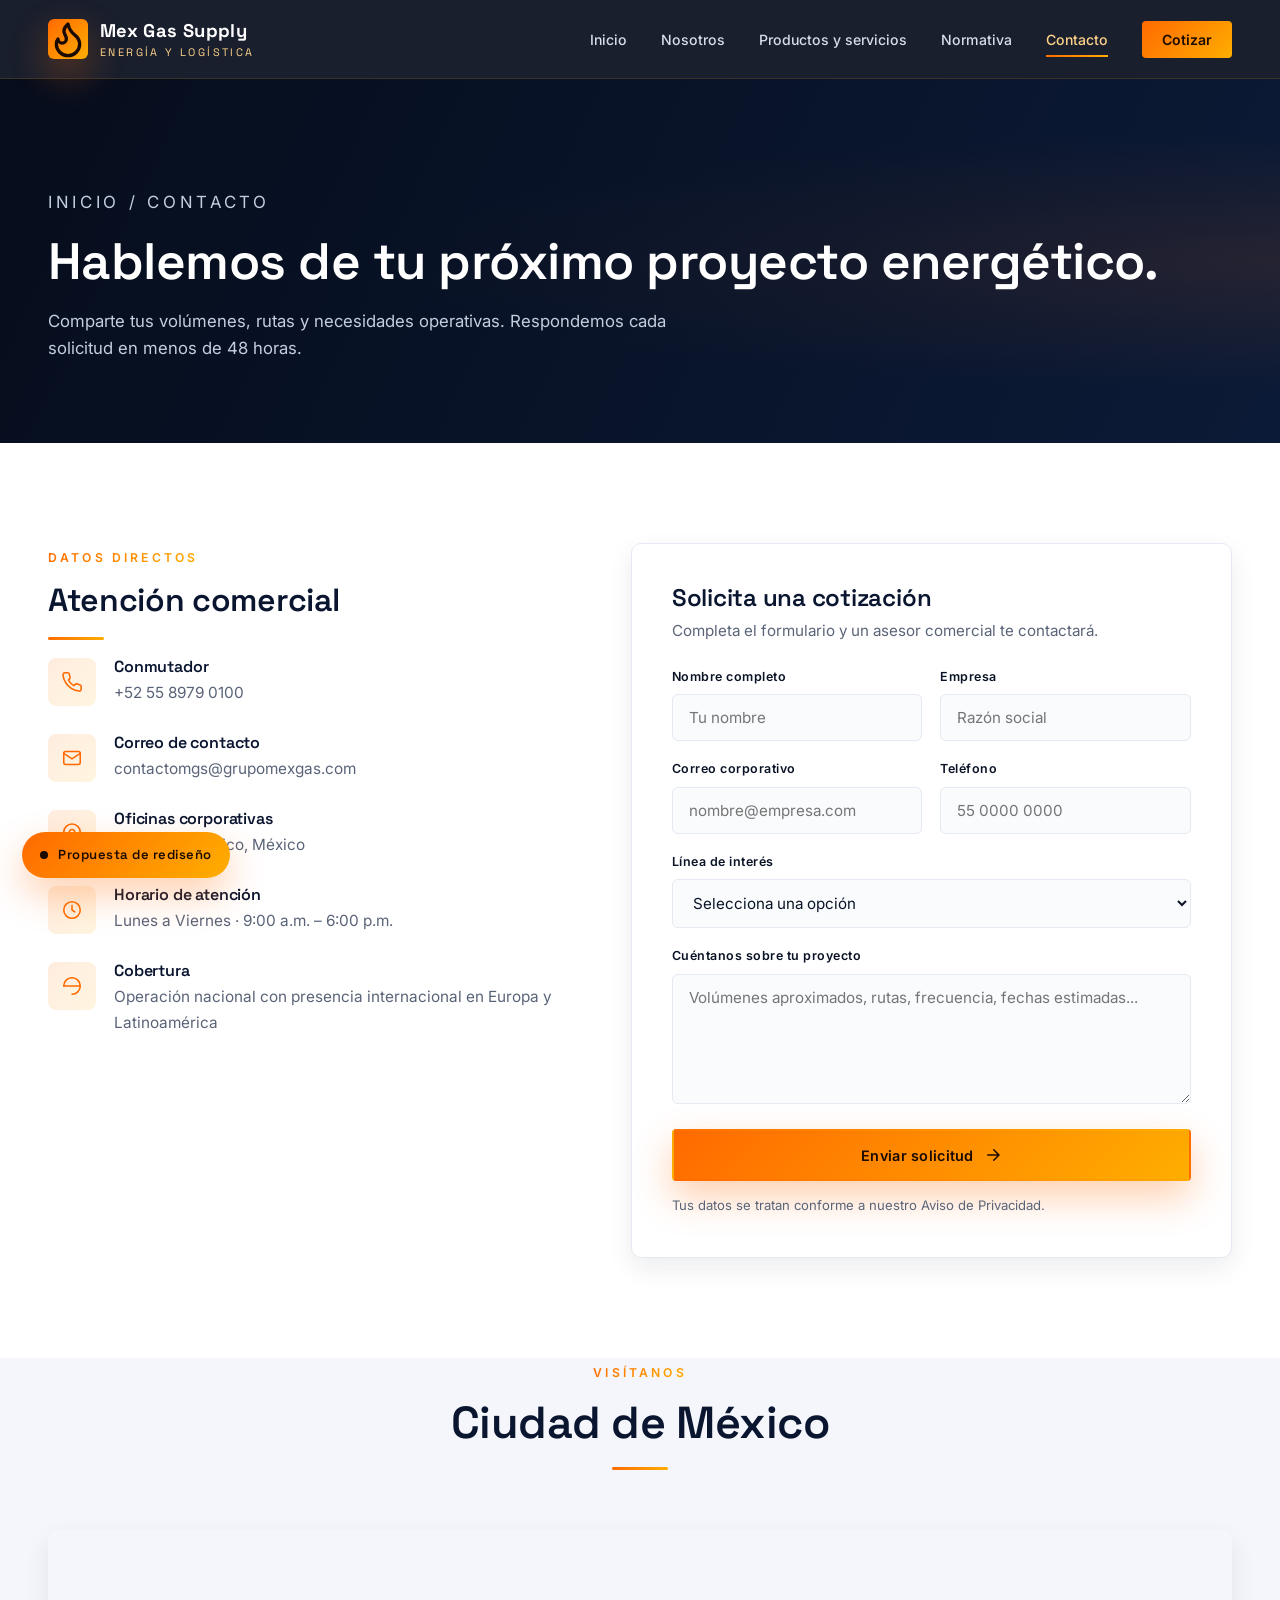
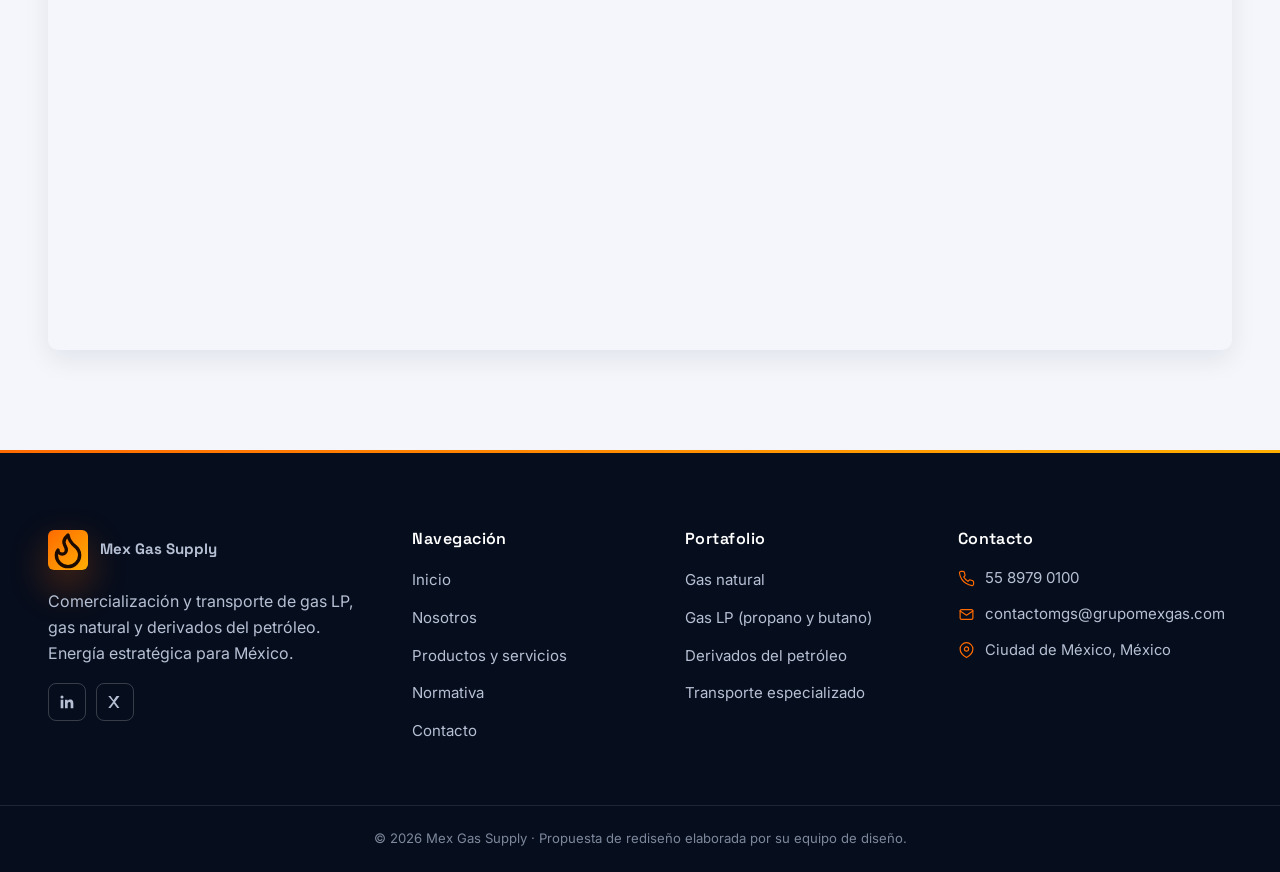
==== contacto.html @ ab895a46 "firts commit" ====
<!DOCTYPE html>
<html lang="es">
<head>
  <meta charset="UTF-8">
  <meta name="viewport" content="width=device-width, initial-scale=1.0">
  <title>Contacto | Mex Gas Supply</title>
  <meta name="description" content="Contacta a Mex Gas Supply. Solicita cotización, información comercial o soporte operativo. Ciudad de México.">
  <link rel="stylesheet" href="styles.css">
</head>
<body>

  <header class="site-header">
    <div class="container header-inner">
      <a href="index.html" class="brand">
        <span class="brand-mark"><svg viewBox="0 0 24 24" fill="none" stroke="#1a0a00" stroke-width="2" stroke-linecap="round" stroke-linejoin="round"><path d="M8.5 14.5A2.5 2.5 0 0 0 11 12c0-1.38-.5-2-1-3-1.072-2.143-.224-4.054 2-6 .5 2.5 2 4.9 4 6.5 2 1.6 3 3.5 3 5.5a7 7 0 1 1-14 0c0-1.153.433-2.294 1-3a2.5 2.5 0 0 0 2.5 2.5z"/></svg></span>
        <div>Mex Gas Supply<small>Energía y logística</small></div>
      </a>
      <nav>
        <button class="nav-toggle" aria-label="Abrir menú"><span></span></button>
        <ul class="nav-list">
          <li><a href="index.html">Inicio</a></li>
          <li><a href="nosotros.html">Nosotros</a></li>
          <li><a href="productos.html">Productos y servicios</a></li>
          <li><a href="normativa.html">Normativa</a></li>
          <li><a href="contacto.html" class="active">Contacto</a></li>
          <li class="nav-cta"><a href="contacto.html">Cotizar</a></li>
        </ul>
      </nav>
    </div>
  </header>

  <section class="page-hero">
    <div class="page-hero-bg" style="background-image:url('https://images.unsplash.com/photo-1678532685208-54acdd41187d?auto=format&fit=crop&w=2000&q=70')"></div>
    <div class="container">
      <p class="breadcrumb">Inicio / Contacto</p>
      <h1>Hablemos de tu próximo proyecto energético.</h1>
      <p>Comparte tus volúmenes, rutas y necesidades operativas. Respondemos cada solicitud en menos de 48 horas.</p>
    </div>
  </section>

  <!-- ============ CONTACTO ============ -->
  <section>
    <div class="container contact-grid">

      <div class="contact-info reveal">
        <span class="eyebrow">Datos directos</span>
        <h2 style="font-size:2rem;">Atención comercial</h2>
        <hr class="gold-rule">

        <div class="info-block">
          <div class="ic"><svg viewBox="0 0 24 24" fill="none" stroke="currentColor" stroke-width="1.7" stroke-linecap="round" stroke-linejoin="round"><path d="M22 16.92v3a2 2 0 0 1-2.18 2 19.79 19.79 0 0 1-8.63-3.07 19.5 19.5 0 0 1-6-6 19.79 19.79 0 0 1-3.07-8.67A2 2 0 0 1 4.11 2h3a2 2 0 0 1 2 1.72c.13.96.36 1.9.7 2.81a2 2 0 0 1-.45 2.11L8.09 9.91a16 16 0 0 0 6 6l1.27-1.27a2 2 0 0 1 2.11-.45c.91.34 1.85.57 2.81.7A2 2 0 0 1 22 16.92z"/></svg></div>
          <div><h4>Conmutador</h4><p><a href="tel:+525589790100">+52 55 8979 0100</a></p></div>
        </div>

        <div class="info-block">
          <div class="ic"><svg viewBox="0 0 24 24" fill="none" stroke="currentColor" stroke-width="1.7" stroke-linecap="round" stroke-linejoin="round"><rect x="3" y="5" width="18" height="14" rx="2"/><path d="M3 7l9 6 9-6"/></svg></div>
          <div><h4>Correo de contacto</h4><p><a href="mailto:contactomgs@grupomexgas.com">contactomgs@grupomexgas.com</a></p></div>
        </div>

        <div class="info-block">
          <div class="ic"><svg viewBox="0 0 24 24" fill="none" stroke="currentColor" stroke-width="1.7" stroke-linecap="round" stroke-linejoin="round"><path d="M21 10c0 7-9 12-9 12s-9-5-9-12a9 9 0 0 1 18 0z"/><circle cx="12" cy="10" r="3"/></svg></div>
          <div><h4>Oficinas corporativas</h4><p>Ciudad de México, México</p></div>
        </div>

        <div class="info-block">
          <div class="ic"><svg viewBox="0 0 24 24" fill="none" stroke="currentColor" stroke-width="1.7" stroke-linecap="round" stroke-linejoin="round"><circle cx="12" cy="12" r="9"/><path d="M12 7v5l3 2"/></svg></div>
          <div><h4>Horario de atención</h4><p>Lunes a Viernes · 9:00 a.m. – 6:00 p.m.</p></div>
        </div>

        <div class="info-block">
          <div class="ic"><svg viewBox="0 0 24 24" fill="none" stroke="currentColor" stroke-width="1.7" stroke-linecap="round" stroke-linejoin="round"><path d="M3 12c0-5 4-9 9-9s9 4 9 9-4 9-9 9"/><path d="M3 12h18"/></svg></div>
          <div><h4>Cobertura</h4><p>Operación nacional con presencia internacional en Europa y Latinoamérica</p></div>
        </div>
      </div>

      <div class="contact-form reveal">
        <h3 style="font-size:1.5rem; margin-bottom:6px;">Solicita una cotización</h3>
        <p style="color:var(--muted); margin-bottom:24px; font-size:.95rem;">Completa el formulario y un asesor comercial te contactará.</p>

        <div class="form-success" id="formSuccess">
          ¡Gracias por escribirnos! Tu solicitud llegó a nuestro equipo comercial y te contactaremos en menos de 48 horas.
        </div>

        <form id="contactForm" novalidate>
          <div class="form-row">
            <div class="field">
              <label for="nombre">Nombre completo</label>
              <input type="text" id="nombre" name="nombre" placeholder="Tu nombre" required>
            </div>
            <div class="field">
              <label for="empresa">Empresa</label>
              <input type="text" id="empresa" name="empresa" placeholder="Razón social" required>
            </div>
          </div>
          <div class="form-row">
            <div class="field">
              <label for="correo">Correo corporativo</label>
              <input type="email" id="correo" name="correo" placeholder="nombre@empresa.com" required>
            </div>
            <div class="field">
              <label for="telefono">Teléfono</label>
              <input type="tel" id="telefono" name="telefono" placeholder="55 0000 0000" required>
            </div>
          </div>
          <div class="field">
            <label for="interes">Línea de interés</label>
            <select id="interes" name="interes">
              <option value="">Selecciona una opción</option>
              <option>Gas natural</option>
              <option>Gas LP (propano y butano)</option>
              <option>Derivados del petróleo</option>
              <option>Transporte especializado</option>
              <option>Comercialización internacional</option>
              <option>Otro / Consulta general</option>
            </select>
          </div>
          <div class="field">
            <label for="mensaje">Cuéntanos sobre tu proyecto</label>
            <textarea id="mensaje" name="mensaje" placeholder="Volúmenes aproximados, rutas, frecuencia, fechas estimadas..." required></textarea>
          </div>
          <button type="submit" class="btn btn-amber" style="width:100%; justify-content:center;">Enviar solicitud
            <svg viewBox="0 0 24 24" fill="none" stroke="currentColor" stroke-width="2" stroke-linecap="round" stroke-linejoin="round"><path d="M5 12h14M13 5l7 7-7 7"/></svg>
          </button>
          <p style="font-size:.82rem; color:var(--muted); margin-top:14px;">Tus datos se tratan conforme a nuestro Aviso de Privacidad.</p>
        </form>
      </div>

    </div>
  </section>

  <!-- ============ MAPA ============ -->
  <section class="bg-light" style="padding-top:0;">
    <div class="container">
      <div class="section-head center reveal">
        <span class="eyebrow">Visítanos</span>
        <h2>Ciudad de México</h2>
        <hr class="gold-rule center">
      </div>
      <div class="map-wrap reveal">
        <iframe
          title="Ubicación Mex Gas Supply"
          src="https://maps.google.com/maps?q=Ciudad%20de%20M%C3%A9xico&t=&z=11&ie=UTF8&iwloc=&output=embed"
          loading="lazy" referrerpolicy="no-referrer-when-downgrade" allowfullscreen></iframe>
      </div>
    </div>
  </section>

  <footer class="site-footer">
    <div class="container">
      <div class="footer-grid">
        <div class="footer-col">
          <a href="index.html" class="footer-brand">
            <span class="brand-mark"><svg viewBox="0 0 24 24" fill="none" stroke="#1a0a00" stroke-width="2" stroke-linecap="round" stroke-linejoin="round"><path d="M8.5 14.5A2.5 2.5 0 0 0 11 12c0-1.38-.5-2-1-3-1.072-2.143-.224-4.054 2-6 .5 2.5 2 4.9 4 6.5 2 1.6 3 3.5 3 5.5a7 7 0 1 1-14 0c0-1.153.433-2.294 1-3a2.5 2.5 0 0 0 2.5 2.5z"/></svg></span>
            Mex Gas Supply
          </a>
          <p>Comercialización y transporte de gas LP, gas natural y derivados del petróleo. Energía estratégica para México.</p>
          <div class="footer-social">
            <a href="#" aria-label="LinkedIn"><svg viewBox="0 0 24 24" fill="currentColor"><path d="M20.45 20.45h-3.55v-5.57c0-1.33-.02-3.03-1.85-3.03-1.85 0-2.13 1.45-2.13 2.94v5.66H9.36V9h3.41v1.56h.05c.47-.9 1.63-1.85 3.36-1.85 3.6 0 4.27 2.37 4.27 5.45v6.29zM5.34 7.43a2.06 2.06 0 1 1 0-4.13 2.06 2.06 0 0 1 0 4.13zM7.12 20.45H3.56V9h3.56v11.45z"/></svg></a>
            <a href="#" aria-label="Twitter"><svg viewBox="0 0 24 24" fill="currentColor"><path d="M18 4l-6 8 6 8h-3l-4.5-6L6 20H3l6.5-8.5L3 4h3l4 5.5L14 4z"/></svg></a>
          </div>
        </div>
        <div class="footer-col">
          <h4>Navegación</h4>
          <ul>
            <li><a href="index.html">Inicio</a></li>
            <li><a href="nosotros.html">Nosotros</a></li>
            <li><a href="productos.html">Productos y servicios</a></li>
            <li><a href="normativa.html">Normativa</a></li>
            <li><a href="contacto.html">Contacto</a></li>
          </ul>
        </div>
        <div class="footer-col">
          <h4>Portafolio</h4>
          <ul>
            <li><a href="productos.html">Gas natural</a></li>
            <li><a href="productos.html">Gas LP (propano y butano)</a></li>
            <li><a href="productos.html">Derivados del petróleo</a></li>
            <li><a href="productos.html">Transporte especializado</a></li>
          </ul>
        </div>
        <div class="footer-col">
          <h4>Contacto</h4>
          <ul class="footer-contact">
            <li><svg viewBox="0 0 24 24" fill="none" stroke="currentColor" stroke-width="1.7" stroke-linecap="round" stroke-linejoin="round"><path d="M22 16.92v3a2 2 0 0 1-2.18 2 19.79 19.79 0 0 1-8.63-3.07 19.5 19.5 0 0 1-6-6 19.79 19.79 0 0 1-3.07-8.67A2 2 0 0 1 4.11 2h3a2 2 0 0 1 2 1.72c.13.96.36 1.9.7 2.81a2 2 0 0 1-.45 2.11L8.09 9.91a16 16 0 0 0 6 6l1.27-1.27a2 2 0 0 1 2.11-.45c.91.34 1.85.57 2.81.7A2 2 0 0 1 22 16.92z"/></svg><span><a href="tel:+525589790100">55 8979 0100</a></span></li>
            <li><svg viewBox="0 0 24 24" fill="none" stroke="currentColor" stroke-width="1.7" stroke-linecap="round" stroke-linejoin="round"><rect x="3" y="5" width="18" height="14" rx="2"/><path d="M3 7l9 6 9-6"/></svg><span><a href="mailto:contactomgs@grupomexgas.com">contactomgs@grupomexgas.com</a></span></li>
            <li><svg viewBox="0 0 24 24" fill="none" stroke="currentColor" stroke-width="1.7" stroke-linecap="round" stroke-linejoin="round"><path d="M21 10c0 7-9 12-9 12s-9-5-9-12a9 9 0 0 1 18 0z"/><circle cx="12" cy="10" r="3"/></svg><span>Ciudad de México, México</span></li>
          </ul>
        </div>
      </div>
    </div>
    <div class="footer-bottom">
      <div class="container">© <span class="js-year">2026</span> Mex Gas Supply · Propuesta de rediseño elaborada por su equipo de diseño.</div>
    </div>
  </footer>

  <div class="propuesta-banner"><span class="dot"></span> Propuesta de rediseño</div>
  <script src="script.js"></script>
</body>
</html>
---- styles.css ----
/* ============================================================
   Mex Gas Supply — Propuesta de rediseño
   Estilo: Corporativo energético moderno (azul marino + ámbar)
   ============================================================ */

@import url('https://fonts.googleapis.com/css2?family=Space+Grotesk:wght@500;600;700&family=Inter:wght@300;400;500;600;700&display=swap');

:root {
  --bg-deep:    #060d1c;
  --navy-900:   #0a1530;
  --navy-800:   #0f2348;
  --navy-700:   #173465;
  --navy-600:   #234a8c;
  --accent:     #ff6a00;
  --accent-2:   #ffae00;
  --amber:      #ffb648;
  --amber-soft: #ffd28a;
  --grad: linear-gradient(135deg, #ff6a00 0%, #ffae00 100%);
  --grad-soft: linear-gradient(135deg, rgba(255,106,0,.12), rgba(255,174,0,.12));

  --paper:      #ffffff;
  --light:      #f4f6fb;
  --line:       #e5e9f2;
  --ink:        #0b1426;
  --muted:      #5a6478;

  --shadow:     0 24px 50px rgba(10,21,48,.12);
  --shadow-sm:  0 10px 26px rgba(10,21,48,.08);
  --shadow-amber: 0 16px 38px rgba(255,106,0,.32);

  --display: 'Space Grotesk', system-ui, sans-serif;
  --body: 'Inter', system-ui, -apple-system, sans-serif;
  --maxw: 1240px;
}

* { box-sizing: border-box; margin: 0; padding: 0; }
html { scroll-behavior: smooth; }
body {
  font-family: var(--body);
  color: var(--ink);
  background: var(--paper);
  line-height: 1.65;
  -webkit-font-smoothing: antialiased;
}
img { max-width: 100%; display: block; }
a { color: inherit; text-decoration: none; }

h1, h2, h3, h4 { font-family: var(--display); font-weight: 600; color: var(--navy-900); line-height: 1.15; letter-spacing: -.01em; }
.bg-dark h1, .bg-dark h2, .bg-dark h3, .bg-dark h4 { color: #fff; }

.container { width: 100%; max-width: var(--maxw); margin: 0 auto; padding: 0 28px; }

.eyebrow {
  font-family: var(--body);
  font-size: .76rem; font-weight: 600;
  letter-spacing: .26em; text-transform: uppercase;
  background: var(--grad); -webkit-background-clip: text; background-clip: text; color: transparent;
  margin-bottom: 14px; display: inline-block;
}
.eyebrow.light { background: none; color: var(--amber-soft); -webkit-text-fill-color: var(--amber-soft); }

.gold-rule { width: 56px; height: 3px; background: var(--grad); border: 0; margin: 18px 0; border-radius: 3px; }
.gold-rule.center { margin-left: auto; margin-right: auto; }

/* ---------- Botones ---------- */
.btn {
  display: inline-flex; align-items: center; gap: 10px;
  font-family: var(--body); font-weight: 600; font-size: .9rem;
  letter-spacing: .02em;
  padding: 15px 28px; border-radius: 4px; cursor: pointer;
  border: 2px solid transparent; transition: all .25s ease;
}
.btn svg { width: 18px; height: 18px; }
.btn-amber { background: var(--grad); color: #1a0a00; box-shadow: var(--shadow-amber); }
.btn-amber:hover { transform: translateY(-2px); box-shadow: 0 22px 44px rgba(255,106,0,.45); }
.btn-outline { background: transparent; color: #fff; border-color: rgba(255,255,255,.4); }
.btn-outline:hover { border-color: var(--amber); color: var(--amber-soft); background: rgba(255,180,72,.08); }
.btn-dark { background: var(--navy-900); color: #fff; }
.btn-dark:hover { background: var(--navy-800); transform: translateY(-2px); }
.btn-outline-dark { background: transparent; color: var(--navy-900); border-color: var(--navy-900); }
.btn-outline-dark:hover { background: var(--navy-900); color: #fff; }

/* ============================================================
   HEADER
   ============================================================ */
.site-header {
  position: sticky; top: 0; z-index: 100;
  background: rgba(6, 13, 28, .92); backdrop-filter: blur(12px);
  border-bottom: 1px solid rgba(255,174,0,.15);
}
.header-inner { display: flex; align-items: center; justify-content: space-between; height: 78px; }
.brand { display: flex; align-items: center; gap: 12px; color: #fff; font-family: var(--display); font-weight: 700; font-size: 1.15rem; letter-spacing: .02em; }
.brand-mark { width: 40px; height: 40px; border-radius: 6px; background: var(--grad); display: grid; place-items: center; box-shadow: var(--shadow-amber); }
.brand-mark span { color: #1a0a00; font-family: var(--display); font-weight: 700; font-size: 1.05rem; }
.brand small { display: block; color: var(--amber-soft); font-size: .68rem; font-weight: 400; letter-spacing: .22em; text-transform: uppercase; margin-top: -2px; }

.nav-list { list-style: none; display: flex; align-items: center; gap: 34px; }
.nav-list a {
  color: #d6deea; font-size: .88rem; font-weight: 500;
  position: relative; padding: 6px 0; transition: color .2s;
}
.nav-list a::after {
  content: ''; position: absolute; left: 0; bottom: -3px;
  width: 0; height: 2px; background: var(--grad); transition: width .3s;
}
.nav-list a:hover { color: #fff; }
.nav-list a:hover::after, .nav-list a.active::after { width: 100%; }
.nav-list a.active { color: var(--amber-soft); }

.nav-cta a {
  background: var(--grad); color: #1a0a00 !important;
  padding: 10px 20px !important; border-radius: 4px; font-weight: 600;
}
.nav-cta a::after { display: none; }
.nav-cta a:hover { transform: translateY(-1px); box-shadow: var(--shadow-amber); }

.nav-toggle { display: none; background: none; border: 0; cursor: pointer; width: 40px; height: 40px; position: relative; }
.nav-toggle span, .nav-toggle span::before, .nav-toggle span::after {
  content: ''; position: absolute; left: 8px; width: 24px; height: 2px; background: #fff; transition: all .3s;
}
.nav-toggle span { top: 19px; }
.nav-toggle span::before { top: -7px; }
.nav-toggle span::after { top: 7px; }
.nav-toggle.open span { background: transparent; }
.nav-toggle.open span::before { top: 0; transform: rotate(45deg); }
.nav-toggle.open span::after { top: 0; transform: rotate(-45deg); }

/* ============================================================
   HERO
   ============================================================ */
.hero {
  position: relative; min-height: 86vh; color: #fff; overflow: hidden;
  background:
    linear-gradient(115deg, rgba(6,13,28,.92) 0%, rgba(10,21,48,.78) 45%, rgba(15,35,72,.55) 100%),
    radial-gradient(ellipse at top right, rgba(255,106,0,.35), transparent 55%),
    var(--bg-deep);
  display: flex; align-items: center;
}
.hero-bg {
  position: absolute; inset: 0; z-index: 0;
  background-size: cover; background-position: center;
  opacity: .55; mix-blend-mode: luminosity;
}
.hero::after {
  content: ''; position: absolute; inset: 0;
  background-image:
    linear-gradient(rgba(255,174,0,.05) 1px, transparent 1px),
    linear-gradient(90deg, rgba(255,174,0,.05) 1px, transparent 1px);
  background-size: 64px 64px; opacity: .5; pointer-events: none;
}
.hero-inner { position: relative; z-index: 2; max-width: 880px; padding: 100px 0 90px; }
.hero h1 {
  color: #fff; font-size: clamp(2.4rem, 5.6vw, 4.4rem);
  margin: 14px 0 22px; letter-spacing: -.02em;
}
.hero h1 .hl { background: var(--grad); -webkit-background-clip: text; background-clip: text; color: transparent; }
.hero p.lead { color: #c5cee0; font-size: 1.12rem; max-width: 620px; margin-bottom: 36px; }
.hero-actions { display: flex; gap: 16px; flex-wrap: wrap; }
.hero-stats {
  position: relative; z-index: 2; display: grid; grid-template-columns: repeat(4, 1fr);
  gap: 30px; padding: 30px 0 0; margin-top: 50px;
  border-top: 1px solid rgba(255,255,255,.12);
}
.hero-stats .stat .num {
  font-family: var(--display); font-size: clamp(1.8rem,3.4vw,2.6rem); font-weight: 700;
  background: var(--grad); -webkit-background-clip: text; background-clip: text; color: transparent;
  line-height: 1; margin-bottom: 6px;
}
.hero-stats .stat p { color: #a8b3c7; font-size: .86rem; }

/* ---------- Page hero (interiores) ---------- */
.page-hero {
  position: relative; padding: 110px 0 80px; color: #fff; text-align: left; overflow: hidden;
  background:
    linear-gradient(115deg, rgba(6,13,28,.92), rgba(15,35,72,.6)),
    radial-gradient(ellipse at right, rgba(255,106,0,.28), transparent 50%),
    var(--bg-deep);
}
.page-hero-bg {
  position: absolute; inset: 0; z-index: 0; background-size: cover; background-position: center;
  opacity: .35; mix-blend-mode: luminosity;
}
.page-hero .container { position: relative; z-index: 2; }
.page-hero h1 { color: #fff; font-size: clamp(2rem, 4.6vw, 3.2rem); margin-bottom: 16px; }
.page-hero p { color: #c5cee0; max-width: 680px; font-size: 1.05rem; }
.breadcrumb { font-size: .76rem; letter-spacing: .22em; text-transform: uppercase; color: var(--amber-soft); margin-bottom: 16px; }

/* ============================================================
   SECCIONES
   ============================================================ */
section { padding: 100px 0; }
.section-head { max-width: 760px; margin-bottom: 60px; }
.section-head.center { margin-left: auto; margin-right: auto; text-align: center; }
.section-head h2 { font-size: clamp(1.9rem, 3.8vw, 2.8rem); }
.section-head p { color: var(--muted); margin-top: 18px; font-size: 1.06rem; }
.bg-light { background: var(--light); }
.bg-dark { background: var(--navy-900); color: #fff; position: relative; overflow: hidden; }
.bg-dark::before {
  content: ''; position: absolute; inset: 0;
  background:
    radial-gradient(ellipse at 80% 20%, rgba(255,106,0,.18), transparent 55%),
    radial-gradient(ellipse at 10% 80%, rgba(35,74,140,.4), transparent 60%);
  pointer-events: none;
}
.bg-dark .container { position: relative; z-index: 2; }
.bg-dark p { color: #b6c0d4; }

/* ---------- Split (texto + imagen) ---------- */
.split { display: grid; grid-template-columns: 1fr 1fr; gap: 72px; align-items: center; }
.split .text p { color: var(--muted); margin-bottom: 18px; font-size: 1.02rem; }
.split .media {
  position: relative; border-radius: 8px; overflow: hidden;
  aspect-ratio: 4/3; background: var(--navy-800);
}
.split .media img { width: 100%; height: 100%; object-fit: cover; }
.split .media::after {
  content: ''; position: absolute; inset: 0;
  background: linear-gradient(135deg, transparent 60%, rgba(255,106,0,.22));
  pointer-events: none;
}
.split .media .badge {
  position: absolute; bottom: 20px; left: 20px; z-index: 2;
  background: var(--grad); color: #1a0a00; padding: 10px 16px; border-radius: 4px;
  font-family: var(--display); font-weight: 600; font-size: .82rem; letter-spacing: .04em;
}

/* ---------- Tarjetas de servicios (Inicio) ---------- */
.service-grid { display: grid; grid-template-columns: repeat(3, 1fr); gap: 26px; }
.svc-card {
  background: var(--paper); border: 1px solid var(--line); border-radius: 8px; padding: 36px 30px;
  position: relative; overflow: hidden; transition: all .35s;
}
.svc-card::before {
  content: ''; position: absolute; top: 0; left: 0; right: 0; height: 3px;
  background: var(--grad); transform: scaleX(0); transform-origin: left; transition: transform .4s;
}
.svc-card:hover { transform: translateY(-8px); box-shadow: var(--shadow); border-color: rgba(255,106,0,.35); }
.svc-card:hover::before { transform: scaleX(1); }
.svc-card .ic {
  width: 58px; height: 58px; border-radius: 8px; display: grid; place-items: center;
  background: var(--grad-soft); color: var(--accent); margin-bottom: 22px;
}
.svc-card .ic svg { width: 28px; height: 28px; }
.svc-card h3 { font-size: 1.26rem; margin-bottom: 12px; color: var(--navy-900); }
.svc-card p { color: var(--muted); font-size: .96rem; }
.svc-card .arrow { margin-top: 18px; font-weight: 600; color: var(--accent); font-size: .9rem; display: inline-flex; align-items: center; gap: 6px; }
.svc-card .arrow::after { content: '→'; transition: transform .3s; }
.svc-card:hover .arrow::after { transform: translateX(6px); }

/* ---------- Productos (con foto + lista) ---------- */
.product-grid { display: grid; grid-template-columns: repeat(2, 1fr); gap: 30px; }
.product-card {
  display: grid; grid-template-columns: 240px 1fr; background: var(--paper);
  border: 1px solid var(--line); border-radius: 10px; overflow: hidden; box-shadow: var(--shadow-sm);
  transition: transform .3s, box-shadow .3s;
}
.product-card:hover { transform: translateY(-6px); box-shadow: var(--shadow); }
.product-card .pic { background: var(--navy-800); position: relative; }
.product-card .pic img { width: 100%; height: 100%; object-fit: cover; }
.product-card .pic::after {
  content: ''; position: absolute; inset: 0;
  background: linear-gradient(135deg, rgba(10,21,48,.4), rgba(255,106,0,.25));
}
.product-card .pic .num {
  position: absolute; top: 16px; left: 16px;
  font-family: var(--display); font-size: 1.1rem; font-weight: 700; color: #fff;
  background: rgba(0,0,0,.4); padding: 6px 12px; border-radius: 4px; z-index: 2;
}
.product-card .body { padding: 28px 30px; }
.product-card h3 { font-size: 1.32rem; margin-bottom: 8px; }
.product-card .sub { color: var(--accent); font-weight: 500; font-size: .88rem; margin-bottom: 14px; display: block; }
.product-card .desc { color: var(--muted); font-size: .96rem; margin-bottom: 16px; }
.product-card ul { list-style: none; }
.product-card ul li {
  position: relative; padding: 6px 0 6px 22px; color: var(--ink); font-size: .92rem;
}
.product-card ul li::before {
  content: ''; position: absolute; left: 0; top: 14px;
  width: 10px; height: 2px; background: var(--grad); border-radius: 2px;
}

/* ---------- Métricas / stats band ---------- */
.metrics {
  display: grid; grid-template-columns: repeat(4, 1fr); gap: 30px;
  padding: 50px 0; border-top: 1px solid rgba(255,255,255,.1); border-bottom: 1px solid rgba(255,255,255,.1);
}
.metric { text-align: center; }
.metric .num {
  font-family: var(--display); font-size: clamp(2rem,4vw,3.2rem); font-weight: 700;
  background: var(--grad); -webkit-background-clip: text; background-clip: text; color: transparent;
  line-height: 1; margin-bottom: 8px;
}
.metric p { color: #b6c0d4; font-size: .92rem; }

/* ---------- Valores / pilares ---------- */
.pillar-grid { display: grid; grid-template-columns: repeat(3, 1fr); gap: 26px; }
.pillar {
  background: rgba(255,255,255,.04); border: 1px solid rgba(255,255,255,.08);
  padding: 36px 30px; border-radius: 10px; transition: all .35s;
}
.pillar:hover { background: rgba(255,174,0,.08); border-color: rgba(255,174,0,.3); transform: translateY(-4px); }
.pillar .ic { color: var(--amber); margin-bottom: 20px; }
.pillar .ic svg { width: 32px; height: 32px; }
.pillar h4 { color: #fff; font-size: 1.15rem; margin-bottom: 10px; }
.pillar p { color: #aab3c4; font-size: .94rem; }

/* ---------- Timeline / historia ---------- */
.timeline { position: relative; max-width: 760px; margin: 0 auto; padding-left: 40px; }
.timeline::before { content: ''; position: absolute; left: 12px; top: 6px; bottom: 6px; width: 2px; background: var(--grad); border-radius: 2px; }
.tl-item { position: relative; padding-bottom: 36px; }
.tl-item::before { content: ''; position: absolute; left: -34px; top: 4px; width: 16px; height: 16px; border-radius: 50%; background: var(--accent); box-shadow: 0 0 0 4px rgba(255,106,0,.18); }
.tl-item .year { font-family: var(--display); color: var(--accent); font-weight: 700; font-size: 1rem; margin-bottom: 4px; }
.tl-item h4 { color: var(--navy-900); font-size: 1.1rem; margin-bottom: 4px; }
.tl-item p { color: var(--muted); font-size: .96rem; }

/* ---------- Normativa / lista ---------- */
.norm-grid { display: grid; grid-template-columns: repeat(2, 1fr); gap: 24px; }
.norm-card {
  background: var(--paper); border: 1px solid var(--line); border-radius: 8px;
  padding: 28px 30px; display: flex; gap: 18px; transition: all .3s;
}
.norm-card:hover { border-color: rgba(255,106,0,.35); box-shadow: var(--shadow-sm); transform: translateY(-3px); }
.norm-card .ic {
  flex: 0 0 48px; width: 48px; height: 48px; border-radius: 8px; display: grid; place-items: center;
  background: var(--grad-soft); color: var(--accent);
}
.norm-card .ic svg { width: 22px; height: 22px; }
.norm-card h4 { font-size: 1.06rem; margin-bottom: 6px; color: var(--navy-900); }
.norm-card p { color: var(--muted); font-size: .94rem; }

/* ============================================================
   CTA grande
   ============================================================ */
.cta-band {
  position: relative; color: #fff; text-align: center; overflow: hidden;
  background: linear-gradient(115deg, var(--bg-deep), var(--navy-800));
}
.cta-band::before {
  content: ''; position: absolute; inset: 0;
  background:
    radial-gradient(ellipse at center, rgba(255,106,0,.35), transparent 55%);
}
.cta-band .container { position: relative; z-index: 2; }
.cta-band h2 { color: #fff; font-size: clamp(2rem,4vw,3rem); }
.cta-band p { color: #c5cee0; max-width: 580px; margin: 18px auto 30px; }

/* ============================================================
   CONTACTO
   ============================================================ */
.contact-grid { display: grid; grid-template-columns: 1fr 1.15fr; gap: 60px; align-items: start; }
.info-block { margin-bottom: 28px; display: flex; gap: 18px; }
.info-block .ic { flex: 0 0 48px; width: 48px; height: 48px; border-radius: 8px; background: var(--grad-soft); color: var(--accent); display: grid; place-items: center; }
.info-block .ic svg { width: 22px; height: 22px; }
.info-block h4 { font-size: 1rem; margin-bottom: 4px; }
.info-block p, .info-block a { color: var(--muted); font-size: .96rem; }
.info-block a:hover { color: var(--accent); }

.contact-form { background: var(--paper); border: 1px solid var(--line); border-radius: 10px; padding: 40px; box-shadow: var(--shadow-sm); }
.form-row { display: grid; grid-template-columns: 1fr 1fr; gap: 18px; }
.field { margin-bottom: 18px; }
.field label { display: block; font-size: .78rem; font-weight: 600; letter-spacing: .04em; color: var(--ink); margin-bottom: 7px; }
.field input, .field textarea, .field select {
  width: 100%; padding: 13px 16px; border: 1px solid var(--line); border-radius: 6px;
  font-family: var(--body); font-size: .95rem; color: var(--ink); background: #fafbfd; transition: all .2s;
}
.field input:focus, .field textarea:focus, .field select:focus {
  outline: none; border-color: var(--accent); box-shadow: 0 0 0 3px rgba(255,106,0,.15); background: #fff;
}
.field textarea { resize: vertical; min-height: 130px; }
.form-success {
  display: none; background: rgba(46,125,50,.08); border: 1px solid rgba(46,125,50,.3);
  color: #2e7d32; padding: 14px 18px; border-radius: 6px; margin-bottom: 18px; font-size: .92rem;
}
.form-success.show { display: block; }
.map-wrap { margin-top: 20px; }
.map-wrap iframe { width: 100%; height: 420px; border: 0; border-radius: 10px; box-shadow: var(--shadow-sm); display: block; }

/* ============================================================
   FOOTER
   ============================================================ */
.site-footer { background: var(--bg-deep); color: #b6c0d4; padding: 80px 0 0; position: relative; overflow: hidden; }
.site-footer::before { content: ''; position: absolute; top: 0; left: 0; right: 0; height: 3px; background: var(--grad); }
.footer-grid { display: grid; grid-template-columns: 1.4fr 1fr 1fr 1.2fr; gap: 44px; padding-bottom: 50px; }
.footer-brand { display: flex; align-items: center; gap: 12px; color: #fff; font-family: var(--display); font-weight: 700; margin-bottom: 18px; }
.footer-col h4 { color: #fff; font-size: 1rem; margin-bottom: 18px; letter-spacing: .03em; }
.footer-col ul { list-style: none; }
.footer-col ul li { margin-bottom: 11px; }
.footer-col a { color: #b6c0d4; font-size: .94rem; transition: color .2s; }
.footer-col a:hover { color: var(--amber-soft); }
.footer-contact li { display: flex; gap: 10px; align-items: flex-start; font-size: .92rem; }
.footer-contact svg { width: 17px; height: 17px; color: var(--accent); flex: 0 0 17px; margin-top: 4px; }
.footer-social { display: flex; gap: 10px; margin-top: 16px; }
.footer-social a { width: 38px; height: 38px; border: 1px solid rgba(255,255,255,.2); border-radius: 8px; display: grid; place-items: center; transition: all .25s; }
.footer-social a:hover { background: var(--grad); border-color: transparent; color: #1a0a00; }
.footer-social svg { width: 18px; height: 18px; }
.footer-bottom { border-top: 1px solid rgba(255,255,255,.1); padding: 22px 0; text-align: center; font-size: .82rem; color: #7d889c; }

/* Floating banner de propuesta */
.propuesta-banner {
  position: fixed; left: 22px; bottom: 22px; z-index: 90;
  background: var(--grad); color: #1a0a00;
  padding: 12px 18px; border-radius: 100px; font-family: var(--display);
  font-weight: 600; font-size: .82rem; letter-spacing: .04em;
  box-shadow: var(--shadow-amber); display: flex; gap: 10px; align-items: center;
}
.propuesta-banner span.dot { width: 8px; height: 8px; border-radius: 50%; background: #1a0a00; animation: pulse 1.6s infinite; }
@keyframes pulse { 0%,100% { opacity: 1; } 50% { opacity: .25; } }

/* ============================================================
   ANIMACIONES
   ============================================================ */
.reveal { opacity: 0; transform: translateY(28px); transition: opacity .7s ease, transform .7s ease; }
.reveal.in { opacity: 1; transform: none; }

/* ============================================================
   RESPONSIVE
   ============================================================ */
@media (max-width: 1000px) {
  .hero-stats, .metrics { grid-template-columns: repeat(2, 1fr); }
  .footer-grid { grid-template-columns: 1fr 1fr; }
  .pillar-grid, .service-grid { grid-template-columns: repeat(2, 1fr); }
  .product-grid { grid-template-columns: 1fr; }
  .norm-grid { grid-template-columns: 1fr; }
}
@media (max-width: 820px) {
  .nav-toggle { display: block; }
  .nav-list {
    position: absolute; top: 78px; left: 0; right: 0;
    flex-direction: column; align-items: stretch; gap: 0;
    background: var(--bg-deep); border-top: 1px solid rgba(255,174,0,.2);
    max-height: 0; overflow: hidden; transition: max-height .35s;
  }
  .nav-list.open { max-height: 540px; }
  .nav-list li { border-bottom: 1px solid rgba(255,255,255,.06); }
  .nav-list a { display: block; padding: 16px 28px; }
  .nav-list a::after { display: none; }
  .nav-cta { margin: 14px 28px 18px; }

  .split { grid-template-columns: 1fr; gap: 40px; }
  .split .media { order: -1; }
  .product-card { grid-template-columns: 1fr; }
  .product-card .pic { height: 200px; }
  .contact-grid { grid-template-columns: 1fr; gap: 40px; }
  .form-row { grid-template-columns: 1fr; }
}
@media (max-width: 560px) {
  section { padding: 70px 0; }
  .hero { min-height: 75vh; }
  .hero-inner { padding: 80px 0 60px; }
  .pillar-grid, .service-grid { grid-template-columns: 1fr; }
  .footer-grid { grid-template-columns: 1fr; gap: 32px; }
  .container { padding: 0 20px; }
  .propuesta-banner { left: 12px; right: 12px; justify-content: center; }
}
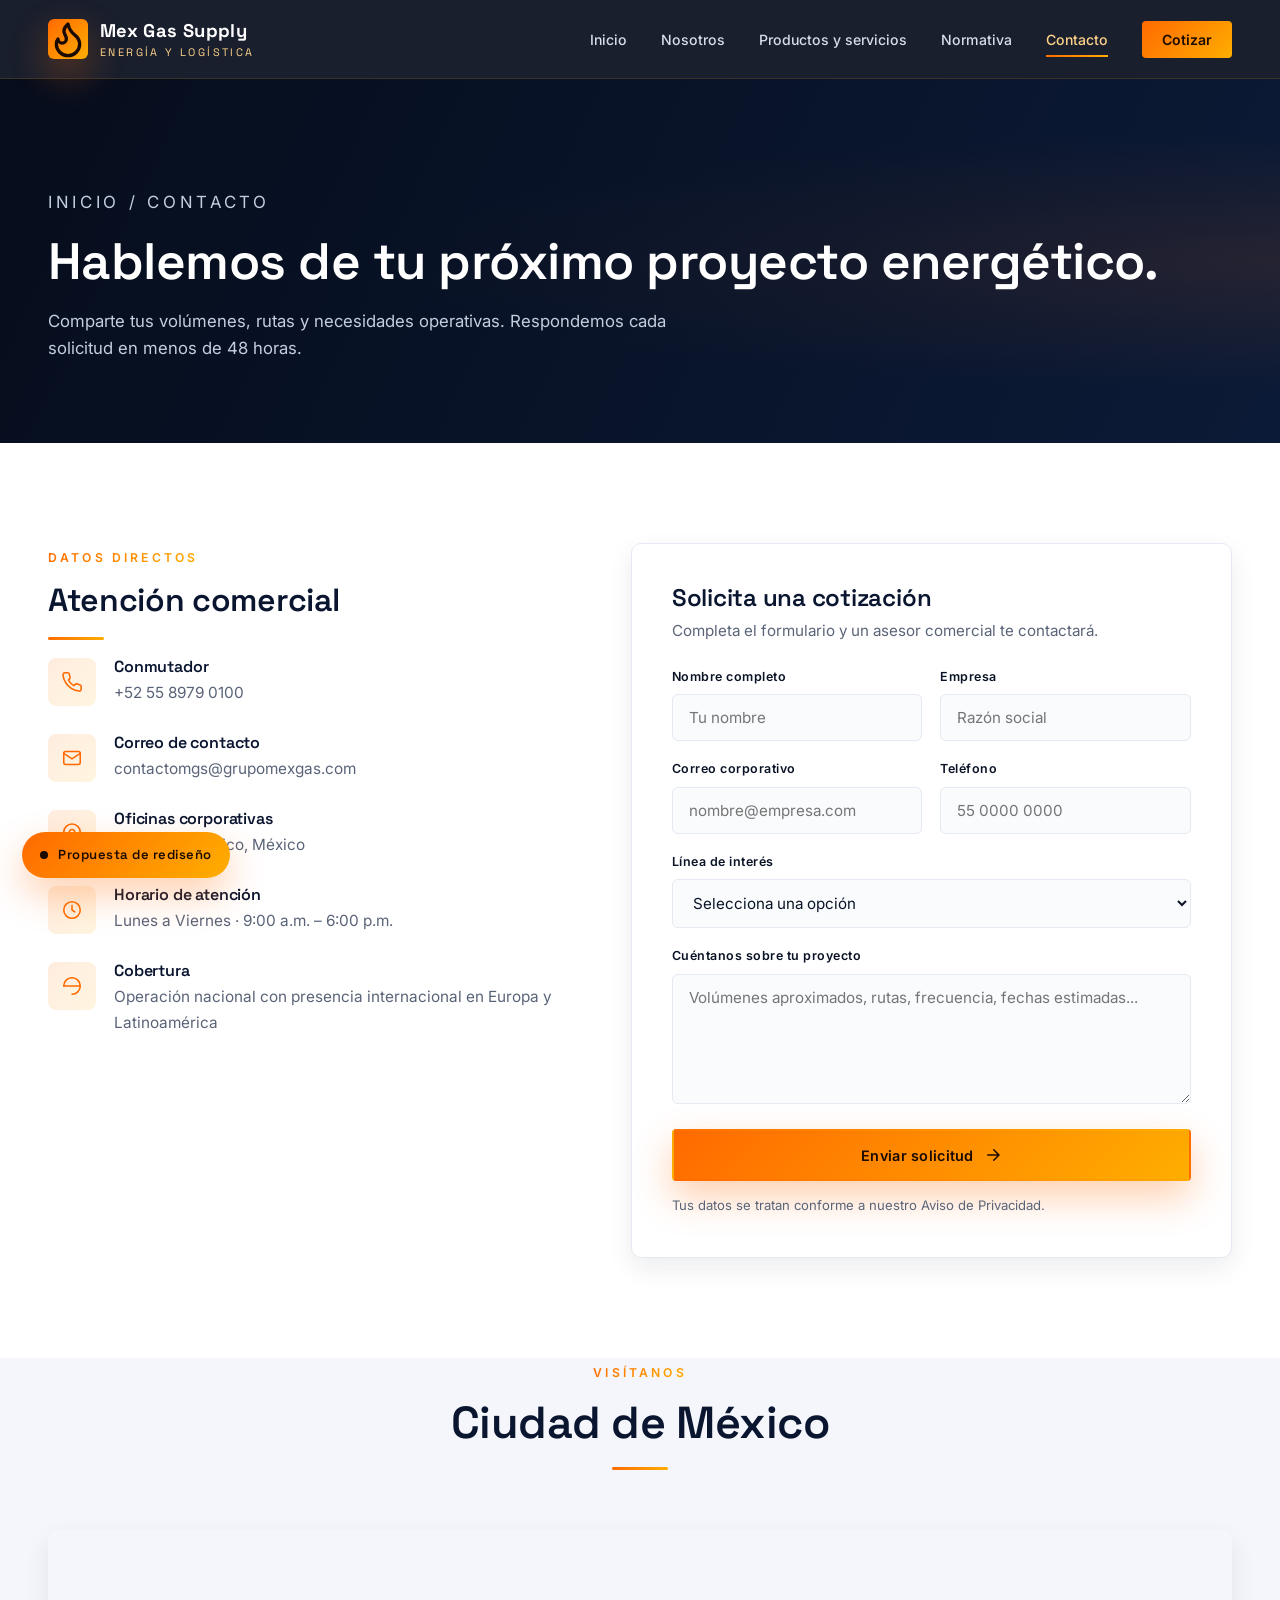
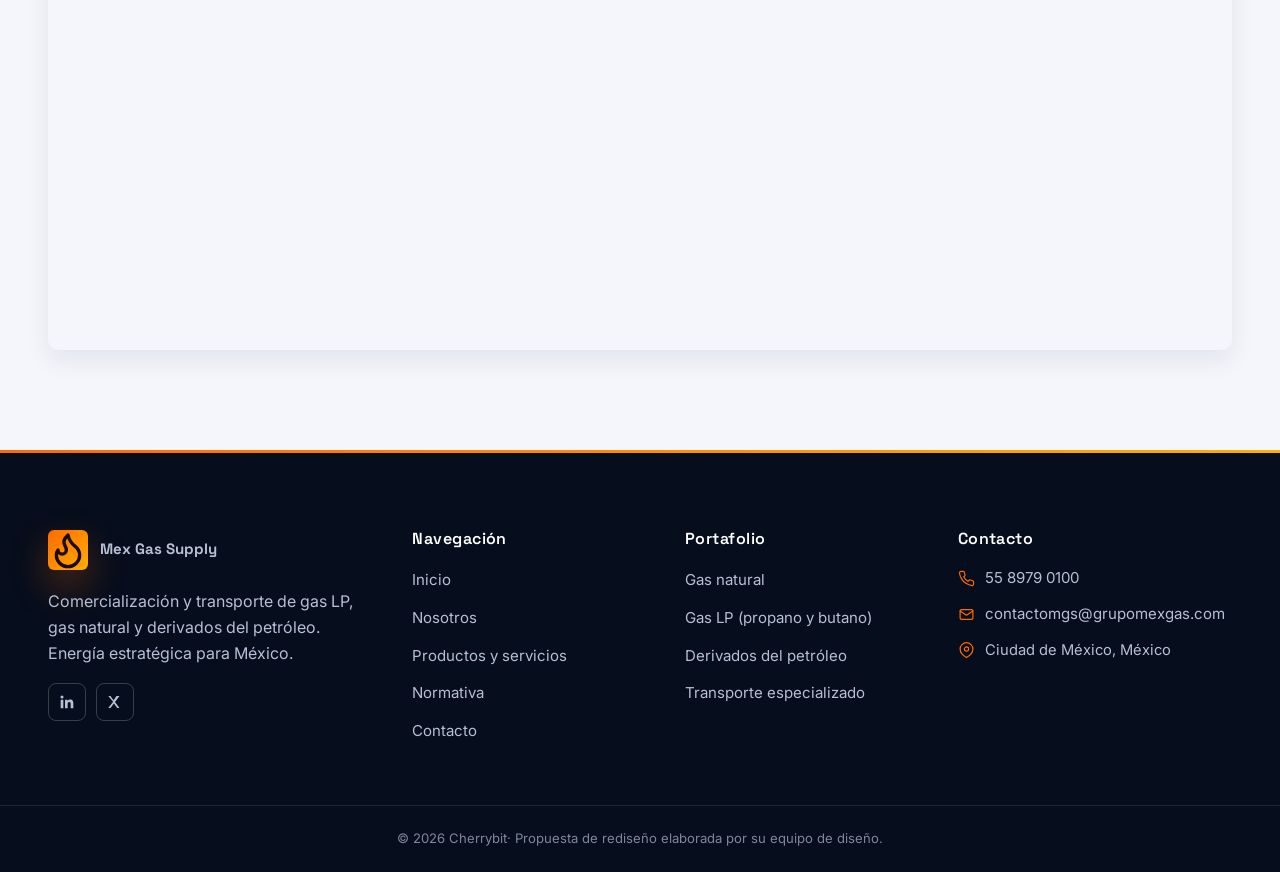
==== commit eb489a37: "change infor about desing" ====
--- a/contacto.html
+++ b/contacto.html
@@ -189,7 +189,7 @@
       </div>
     </div>
     <div class="footer-bottom">
-      <div class="container">© <span class="js-year">2026</span> Mex Gas Supply · Propuesta de rediseño elaborada por su equipo de diseño.</div>
+      <div class="container">© <span class="js-year">2026</span> Cherrybit· Propuesta de rediseño elaborada por su equipo de diseño.</div>
     </div>
   </footer>
 
